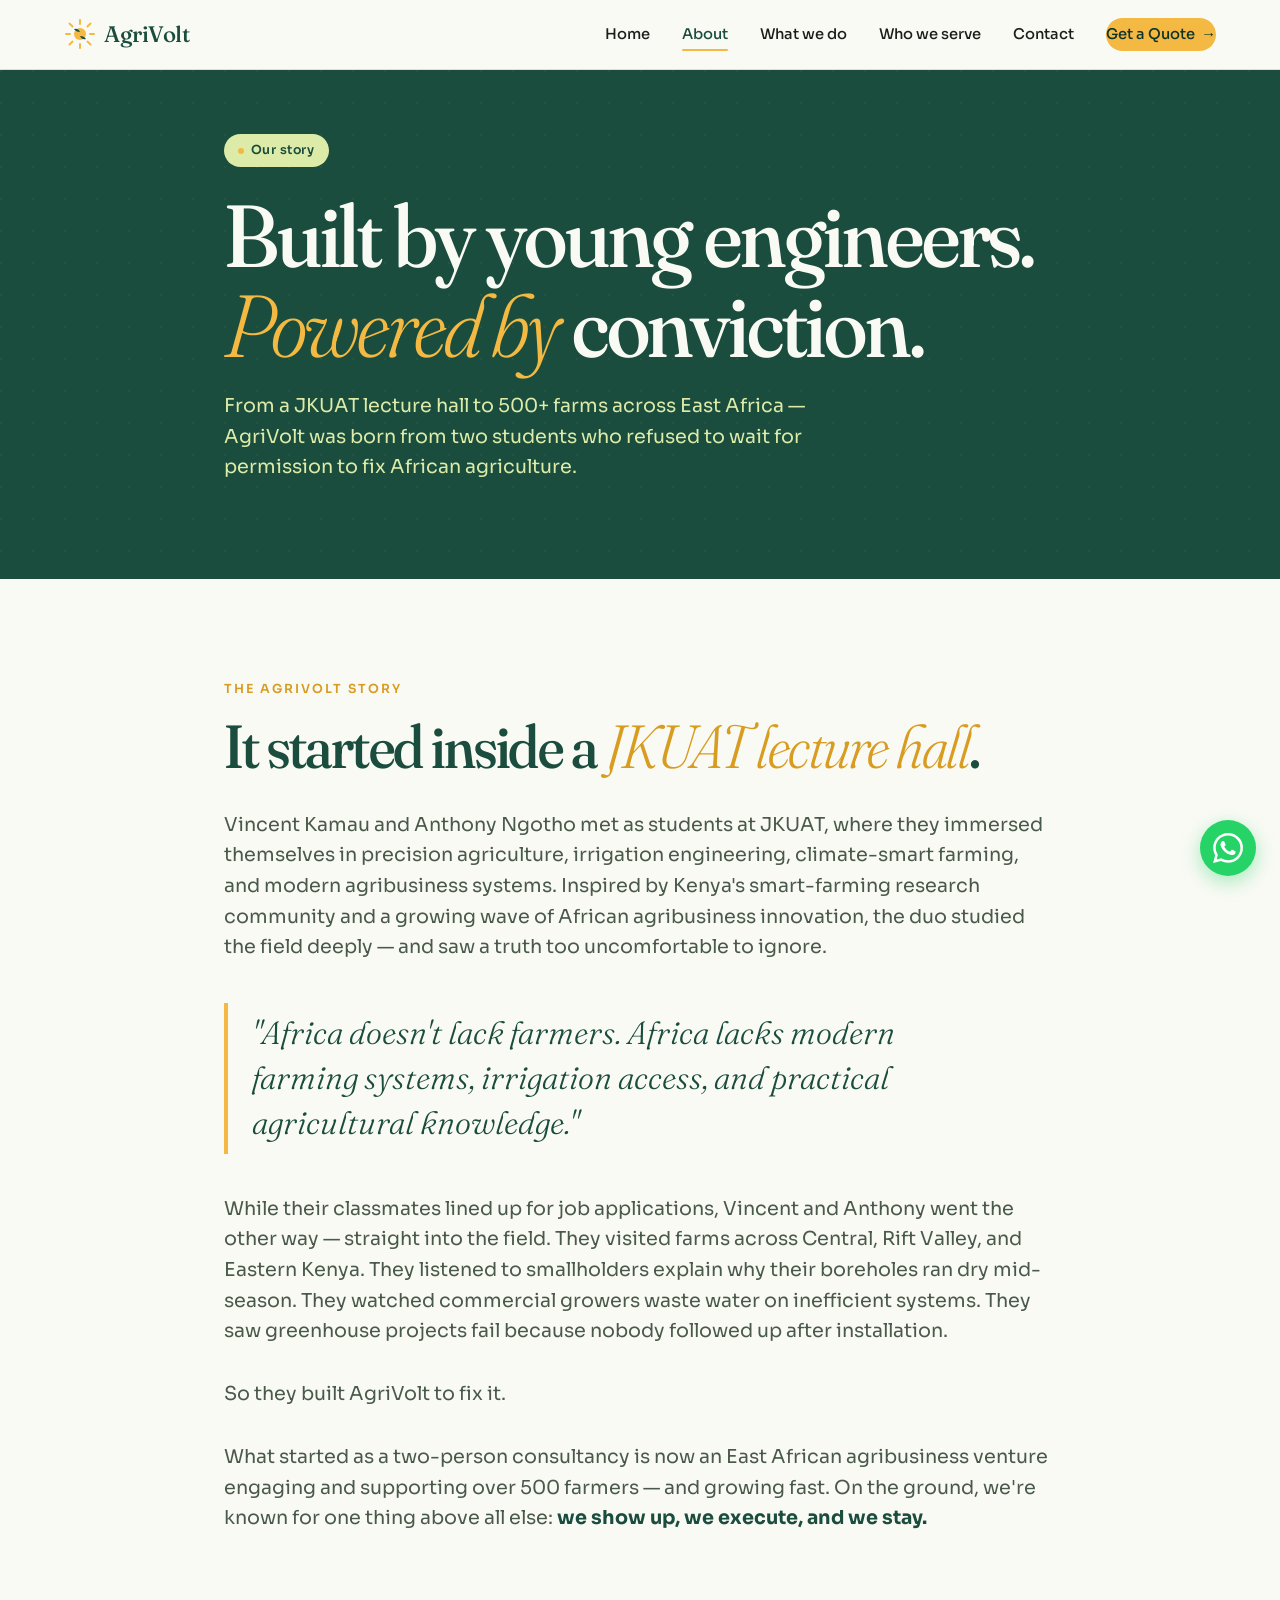
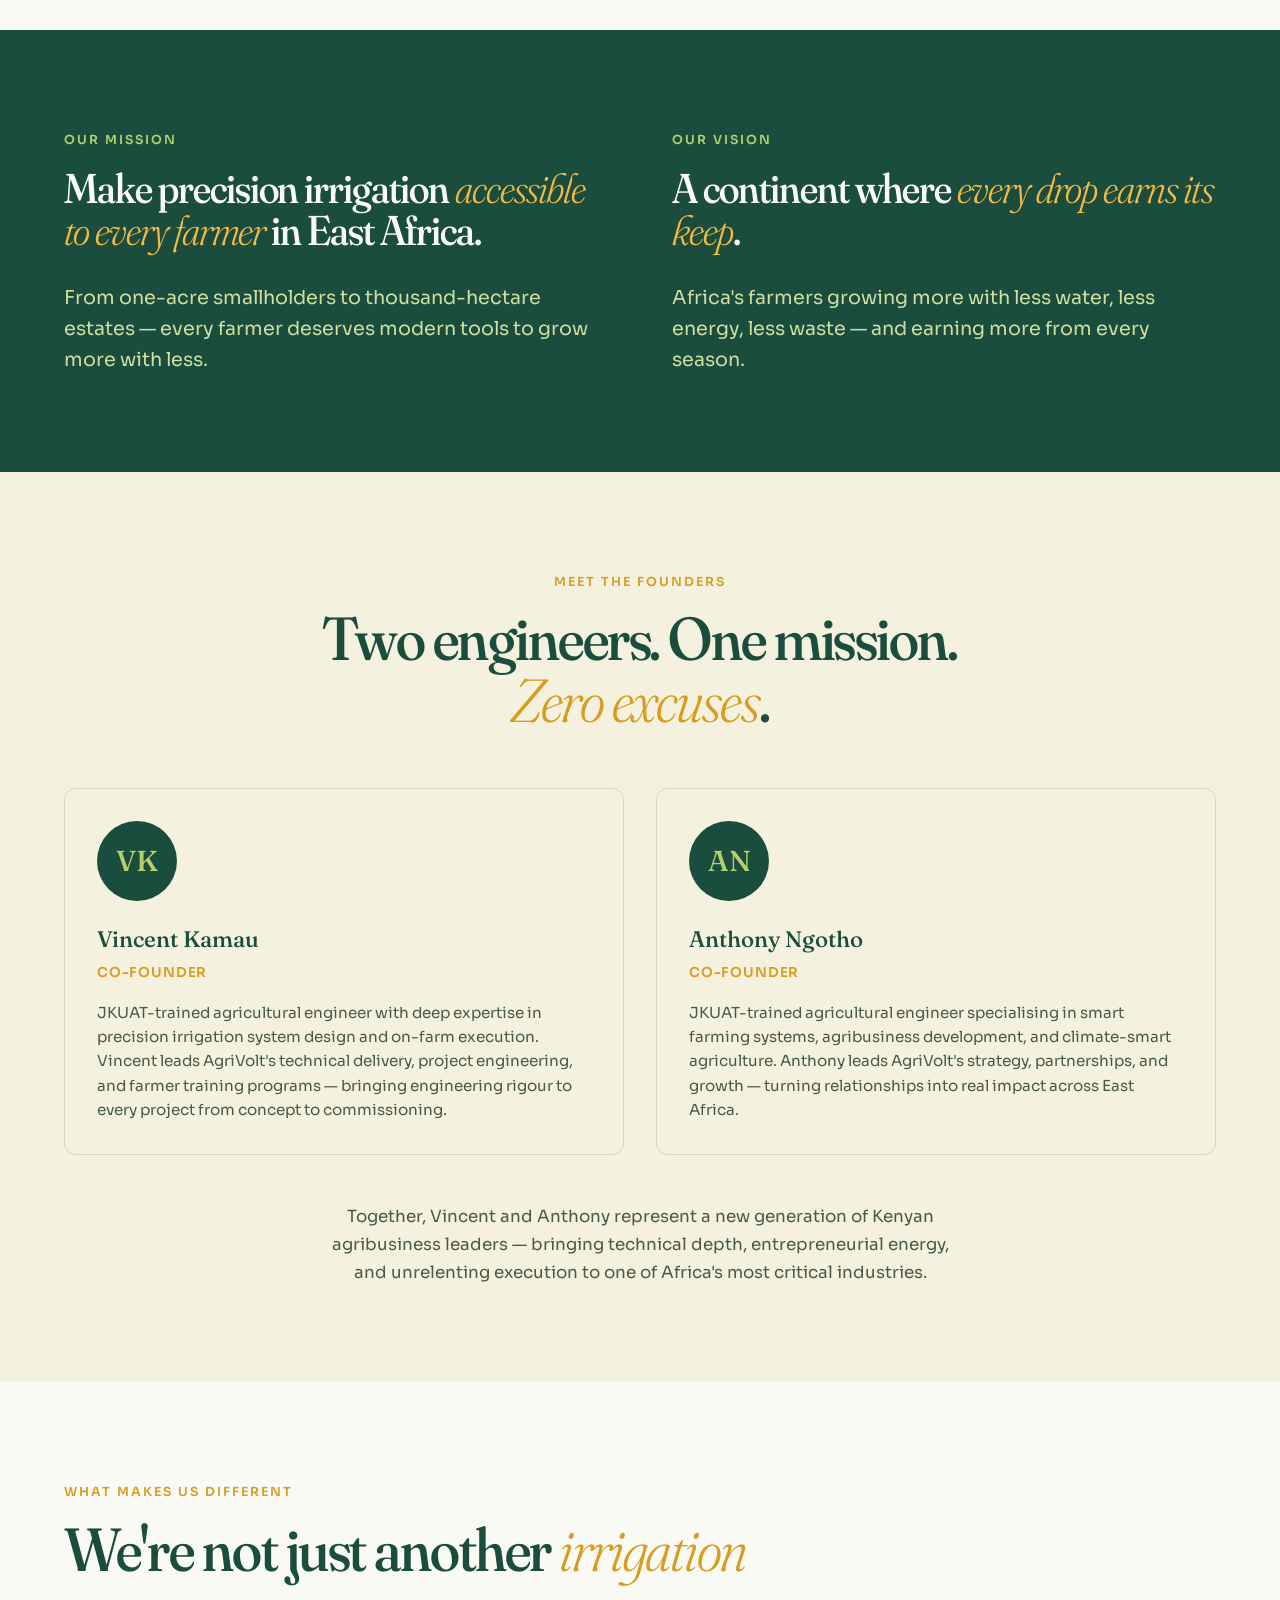
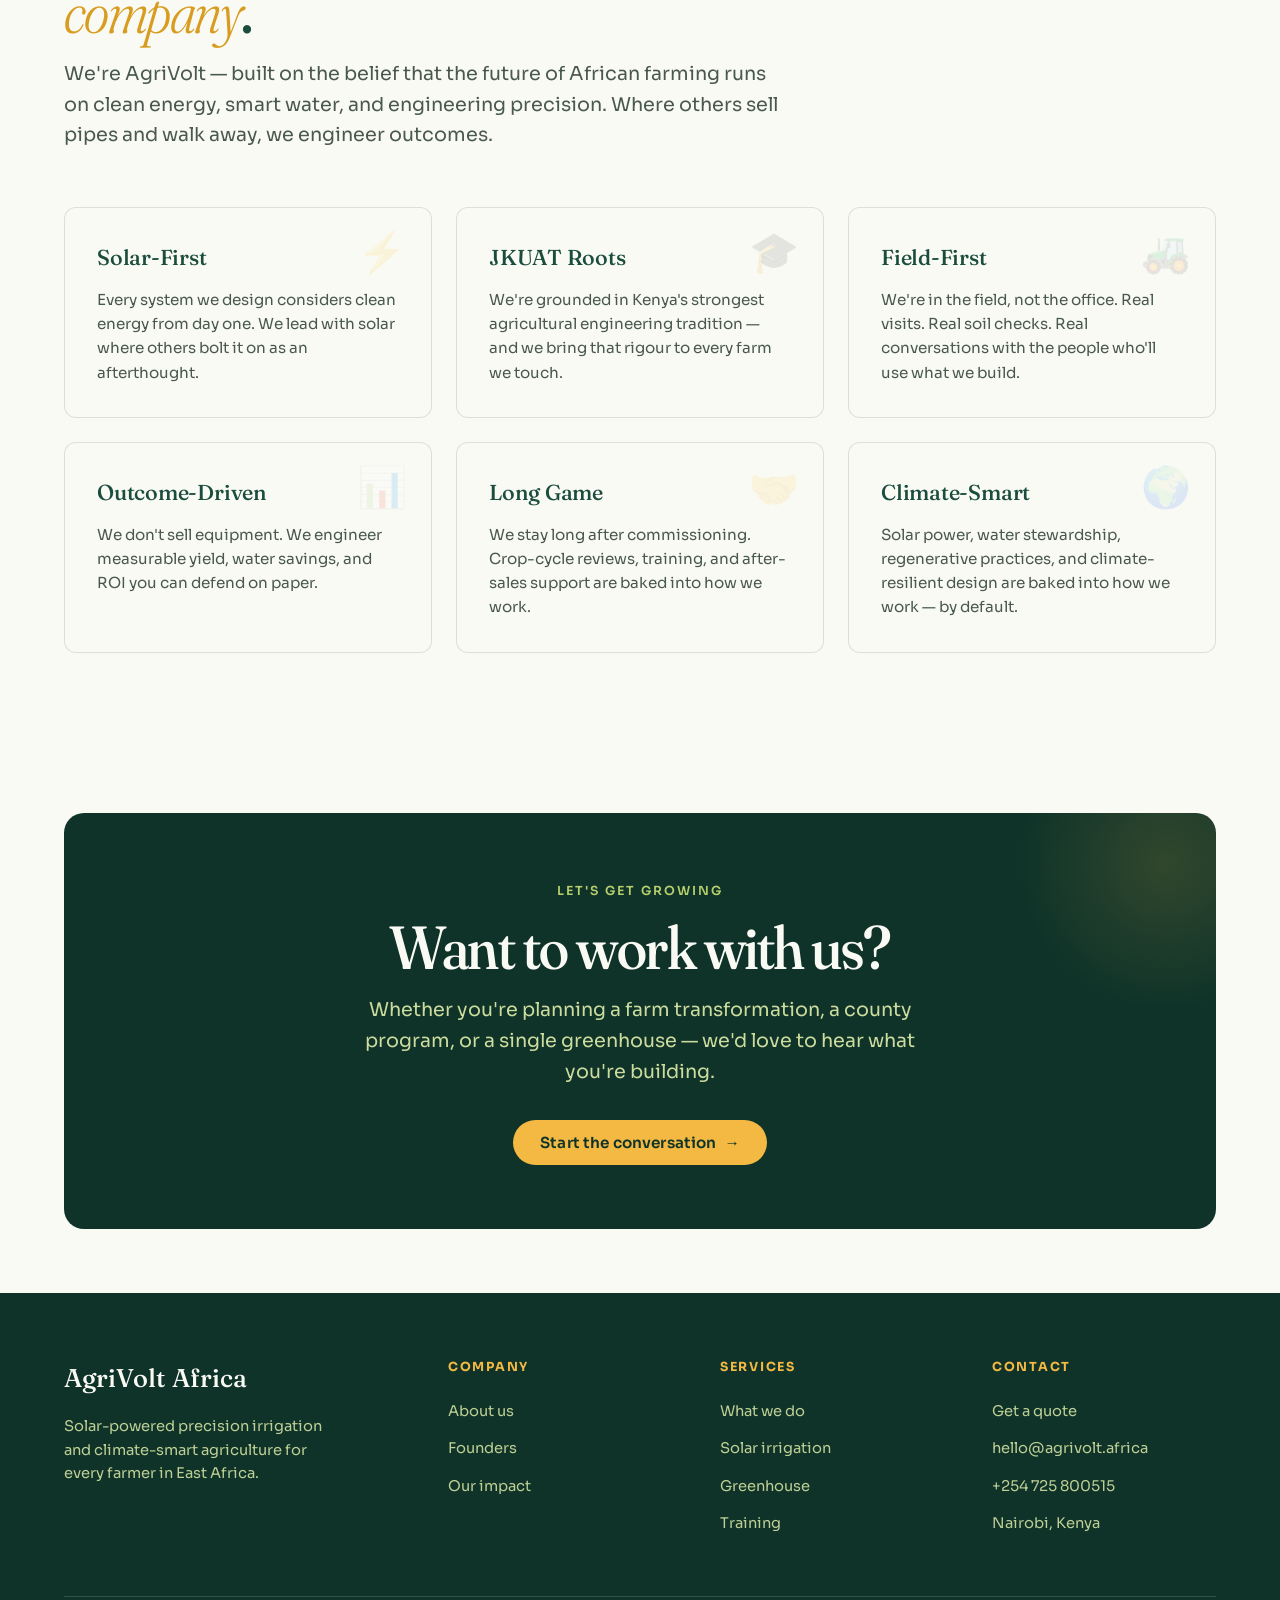
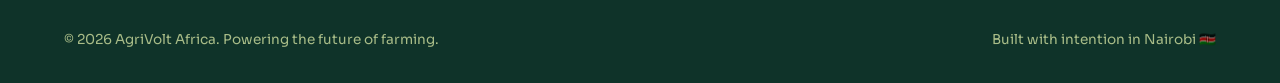
==== about.html @ 645773dd "Add files via upload" ====
<!DOCTYPE html>
<html lang="en">
<head>
<meta charset="UTF-8">
<meta name="viewport" content="width=device-width, initial-scale=1.0">
<title>About — AgriVolt Africa</title>
<meta name="description" content="Founded by JKUAT-trained agricultural engineers Vincent Kamau and Anthony Ngotho, AgriVolt Africa serves 500+ farmers with solar-powered precision irrigation across Kenya and East Africa.">
<meta name="theme-color" content="#1B4D3E">

<link rel="preconnect" href="https://fonts.googleapis.com">
<link rel="preconnect" href="https://fonts.gstatic.com" crossorigin>
<link href="https://fonts.googleapis.com/css2?family=Fraunces:ital,opsz,wght@0,9..144,300..700;1,9..144,300..700&family=Sora:wght@300;400;500;600;700&display=swap" rel="stylesheet">

<link rel="stylesheet" href="styles.css">
</head>
<body>

<!-- NAV -->
<nav class="nav">
  <div class="nav-inner">
    <a href="index.html" class="logo">
      <span class="logo-mark">
        <svg viewBox="0 0 32 32" fill="none" xmlns="http://www.w3.org/2000/svg" aria-hidden="true">
          <circle cx="16" cy="16" r="6" fill="#F4B942"/>
          <path d="M16 2 L16 6 M16 26 L16 30 M2 16 L6 16 M26 16 L30 16 M5.5 5.5 L8.5 8.5 M23.5 23.5 L26.5 26.5 M5.5 26.5 L8.5 23.5 M23.5 8.5 L26.5 5.5" stroke="#F4B942" stroke-width="2" stroke-linecap="round"/>
          <path d="M16 14 Q14 10 10 11 Q12 14 16 14 Z" fill="#1B4D3E"/>
          <path d="M16 18 Q18 22 22 21 Q20 18 16 18 Z" fill="#1B4D3E"/>
        </svg>
      </span>
      AgriVolt
    </a>

    <ul class="nav-links" id="navLinks">
      <li><a href="index.html">Home</a></li>
      <li><a href="about.html" class="active">About</a></li>
      <li><a href="services.html">What we do</a></li>
      <li><a href="industries.html">Who we serve</a></li>
      <li><a href="contact.html">Contact</a></li>
      <li><a href="contact.html" class="nav-cta">Get a Quote <span class="arrow">→</span></a></li>
    </ul>

    <button class="nav-toggle" id="navToggle" aria-label="Toggle menu">
      <span></span><span></span><span></span>
    </button>
  </div>
</nav>

<!-- PAGE HEADER -->
<section class="page-header">
  <div class="page-header-inner">
    <span class="pill"><span class="pill-dot"></span> Our story</span>
    <h1 class="display display-xl">Built by young engineers.<br><span class="accent">Powered by</span> conviction.</h1>
    <p class="lead">From a JKUAT lecture hall to 500+ farms across East Africa — AgriVolt was born from two students who refused to wait for permission to fix African agriculture.</p>
  </div>
</section>

<!-- THE STORY -->
<section class="cream">
  <div class="container-narrow">
    <span class="eyebrow">The AgriVolt story</span>
    <h2 class="display display-lg mb-4">It started inside a <span class="italic-serif" style="color:var(--solar-deep)">JKUAT lecture hall</span>.</h2>

    <p class="lead mb-4">Vincent Kamau and Anthony Ngotho met as students at JKUAT, where they immersed themselves in precision agriculture, irrigation engineering, climate-smart farming, and modern agribusiness systems. Inspired by Kenya's smart-farming research community and a growing wave of African agribusiness innovation, the duo studied the field deeply — and saw a truth too uncomfortable to ignore.</p>

    <blockquote style="font-family: var(--font-display); font-style: italic; font-weight: 300; font-size: clamp(1.4rem, 3vw, 2rem); line-height: 1.4; color: var(--emerald); border-left: 4px solid var(--solar); padding: 0.5rem 0 0.5rem 1.5rem; margin: 2.5rem 0; max-width: 720px;">
      "Africa doesn't lack farmers. Africa lacks modern farming systems, irrigation access, and practical agricultural knowledge."
    </blockquote>

    <p class="lead mb-4">While their classmates lined up for job applications, Vincent and Anthony went the other way — straight into the field. They visited farms across Central, Rift Valley, and Eastern Kenya. They listened to smallholders explain why their boreholes ran dry mid-season. They watched commercial growers waste water on inefficient systems. They saw greenhouse projects fail because nobody followed up after installation.</p>

    <p class="lead mb-4">So they built AgriVolt to fix it.</p>

    <p class="lead">What started as a two-person consultancy is now an East African agribusiness venture engaging and supporting over 500 farmers — and growing fast. On the ground, we're known for one thing above all else: <strong style="color: var(--emerald);">we show up, we execute, and we stay.</strong></p>
  </div>
</section>

<!-- MISSION / VISION -->
<section class="dark">
  <div class="container">
    <div class="split">
      <div>
        <span class="eyebrow on-dark">Our mission</span>
        <h2 class="display display-md" style="color: var(--cream);">Make precision irrigation <span class="italic-serif" style="color:var(--solar)">accessible to every farmer</span> in East Africa.</h2>
        <p class="lead on-dark mt-4">From one-acre smallholders to thousand-hectare estates — every farmer deserves modern tools to grow more with less.</p>
      </div>

      <div>
        <span class="eyebrow on-dark">Our vision</span>
        <h2 class="display display-md" style="color: var(--cream);">A continent where <span class="italic-serif" style="color:var(--solar)">every drop earns its keep</span>.</h2>
        <p class="lead on-dark mt-4">Africa's farmers growing more with less water, less energy, less waste — and earning more from every season.</p>
      </div>
    </div>
  </div>
</section>

<!-- FOUNDERS -->
<section class="bone" id="founders">
  <div class="container">
    <div class="section-head center">
      <span class="eyebrow">Meet the founders</span>
      <h2 class="display display-lg">Two engineers. One mission. <span class="italic-serif" style="color:var(--solar-deep)">Zero excuses</span>.</h2>
    </div>

    <div class="founders">
      <div class="founder-card">
        <div class="founder-avatar">VK</div>
        <h3>Vincent Kamau</h3>
        <div class="role">Co-Founder</div>
        <p>JKUAT-trained agricultural engineer with deep expertise in precision irrigation system design and on-farm execution. Vincent leads AgriVolt's technical delivery, project engineering, and farmer training programs — bringing engineering rigour to every project from concept to commissioning.</p>
      </div>

      <div class="founder-card">
        <div class="founder-avatar">AN</div>
        <h3>Anthony Ngotho</h3>
        <div class="role">Co-Founder</div>
        <p>JKUAT-trained agricultural engineer specialising in smart farming systems, agribusiness development, and climate-smart agriculture. Anthony leads AgriVolt's strategy, partnerships, and growth — turning relationships into real impact across East Africa.</p>
      </div>
    </div>

    <p class="text-center mt-6" style="max-width: 640px; margin-left: auto; margin-right: auto; color: var(--ink-mute); font-size: 1.05rem;">
      Together, Vincent and Anthony represent a new generation of Kenyan agribusiness leaders — bringing technical depth, entrepreneurial energy, and unrelenting execution to one of Africa's most critical industries.
    </p>
  </div>
</section>

<!-- THE WEDGE / WHAT MAKES US DIFFERENT -->
<section class="cream">
  <div class="container">
    <div class="section-head">
      <span class="eyebrow">What makes us different</span>
      <h2 class="display display-lg">We're not just another <span class="italic-serif" style="color:var(--solar-deep)">irrigation company</span>.</h2>
      <p class="lead">We're AgriVolt — built on the belief that the future of African farming runs on clean energy, smart water, and engineering precision. Where others sell pipes and walk away, we engineer outcomes.</p>
    </div>

    <div class="feature-grid">
      <div class="feature-card">
        <span class="feature-num">⚡</span>
        <h3>Solar-First</h3>
        <p>Every system we design considers clean energy from day one. We lead with solar where others bolt it on as an afterthought.</p>
      </div>

      <div class="feature-card">
        <span class="feature-num">🎓</span>
        <h3>JKUAT Roots</h3>
        <p>We're grounded in Kenya's strongest agricultural engineering tradition — and we bring that rigour to every farm we touch.</p>
      </div>

      <div class="feature-card">
        <span class="feature-num">🚜</span>
        <h3>Field-First</h3>
        <p>We're in the field, not the office. Real visits. Real soil checks. Real conversations with the people who'll use what we build.</p>
      </div>

      <div class="feature-card">
        <span class="feature-num">📊</span>
        <h3>Outcome-Driven</h3>
        <p>We don't sell equipment. We engineer measurable yield, water savings, and ROI you can defend on paper.</p>
      </div>

      <div class="feature-card">
        <span class="feature-num">🤝</span>
        <h3>Long Game</h3>
        <p>We stay long after commissioning. Crop-cycle reviews, training, and after-sales support are baked into how we work.</p>
      </div>

      <div class="feature-card">
        <span class="feature-num">🌍</span>
        <h3>Climate-Smart</h3>
        <p>Solar power, water stewardship, regenerative practices, and climate-resilient design are baked into how we work — by default.</p>
      </div>
    </div>
  </div>
</section>

<!-- CTA -->
<section class="cream tight">
  <div class="container">
    <div class="cta-strip">
      <span class="eyebrow on-dark">Let's get growing</span>
      <h2 class="display display-lg">Want to work with us?</h2>
      <p class="lead on-dark">Whether you're planning a farm transformation, a county program, or a single greenhouse — we'd love to hear what you're building.</p>
      <a href="contact.html" class="btn btn-primary">Start the conversation <span class="arrow">→</span></a>
    </div>
  </div>
</section>

<!-- FOOTER -->
<footer class="footer">
  <div class="container">
    <div class="footer-grid">
      <div class="footer-brand">
        <h3>AgriVolt Africa</h3>
        <p>Solar-powered precision irrigation and climate-smart agriculture for every farmer in East Africa.</p>
      </div>

      <div class="footer-col">
        <h4>Company</h4>
        <ul>
          <li><a href="about.html">About us</a></li>
          <li><a href="about.html#founders">Founders</a></li>
          <li><a href="industries.html">Our impact</a></li>
        </ul>
      </div>

      <div class="footer-col">
        <h4>Services</h4>
        <ul>
          <li><a href="services.html">What we do</a></li>
          <li><a href="services.html#solar">Solar irrigation</a></li>
          <li><a href="services.html#greenhouse">Greenhouse</a></li>
          <li><a href="services.html#training">Training</a></li>
        </ul>
      </div>

      <div class="footer-col">
        <h4>Contact</h4>
        <ul>
          <li><a href="contact.html">Get a quote</a></li>
          <li><a href="mailto:hello@agrivolt.africa">hello@agrivolt.africa</a></li>
          <li><a href="https://wa.me/254725800515" target="_blank" rel="noopener">+254 725 800515</a></li>
          <li><a href="contact.html">Nairobi, Kenya</a></li>
        </ul>
      </div>
    </div>

    <div class="footer-bottom">
      <div>© <span id="year">2026</span> AgriVolt Africa. Powering the future of farming.</div>
      <div>Built with intention in Nairobi 🇰🇪</div>
    </div>
  </div>
</footer>

<a href="https://wa.me/254725800515" class="whatsapp-float" aria-label="Chat on WhatsApp" target="_blank" rel="noopener">
  <svg viewBox="0 0 24 24" xmlns="http://www.w3.org/2000/svg">
    <path d="M17.472 14.382c-.297-.149-1.758-.867-2.03-.967-.273-.099-.471-.148-.67.15-.197.297-.767.966-.94 1.164-.173.199-.347.223-.644.075-.297-.15-1.255-.463-2.39-1.475-.883-.788-1.48-1.761-1.653-2.059-.173-.297-.018-.458.13-.606.134-.133.298-.347.446-.52.149-.174.198-.298.298-.497.099-.198.05-.371-.025-.52-.075-.149-.669-1.612-.916-2.207-.242-.579-.487-.5-.669-.51-.173-.008-.371-.01-.57-.01-.198 0-.52.074-.792.372-.272.297-1.04 1.016-1.04 2.479 0 1.462 1.065 2.875 1.213 3.074.149.198 2.096 3.2 5.077 4.487.709.306 1.262.489 1.694.625.712.227 1.36.195 1.871.118.571-.085 1.758-.719 2.006-1.413.248-.694.248-1.289.173-1.413-.074-.124-.272-.198-.57-.347m-5.421 7.403h-.004a9.87 9.87 0 01-5.031-1.378l-.361-.214-3.741.982.998-3.648-.235-.374a9.86 9.86 0 01-1.51-5.26c.001-5.45 4.436-9.884 9.888-9.884 2.64 0 5.122 1.03 6.988 2.898a9.825 9.825 0 012.893 6.994c-.003 5.45-4.437 9.884-9.885 9.884m8.413-18.297A11.815 11.815 0 0012.05 0C5.495 0 .16 5.335.157 11.892c0 2.096.547 4.142 1.588 5.945L.057 24l6.305-1.654a11.882 11.882 0 005.683 1.448h.005c6.554 0 11.89-5.335 11.893-11.893a11.821 11.821 0 00-3.48-8.413Z"/>
  </svg>
</a>

<script src="script.js"></script>
</body>
</html>
---- styles.css ----
/* ========================================
   AGRIVOLT AFRICA — DESIGN SYSTEM
   Solar Field palette · Fraunces + Sora
   ======================================== */

:root {
  /* Solar Field palette */
  --emerald: #1B4D3E;
  --emerald-deep: #0F3329;
  --emerald-light: #2D6B57;
  --lime: #B5CF6C;
  --lime-pale: #DDEBA8;
  --solar: #F4B942;
  --solar-deep: #D89C20;
  --cream: #FAFAF5;
  --bone: #F4F1DE;
  --ink: #1A1F1A;
  --ink-mute: #4A5A4A;
  --ink-soft: #6B7A6B;
  --line: rgba(26, 31, 26, 0.12);
  --line-light: rgba(250, 250, 245, 0.18);

  /* Typography */
  --font-display: 'Fraunces', 'Times New Roman', serif;
  --font-body: 'Sora', -apple-system, BlinkMacSystemFont, sans-serif;

  /* Spacing scale */
  --space-xs: 0.5rem;
  --space-sm: 1rem;
  --space-md: 1.5rem;
  --space-lg: 2.5rem;
  --space-xl: 4rem;
  --space-2xl: 6rem;
  --space-3xl: 9rem;

  /* Layout */
  --max-w: 1200px;
  --max-w-narrow: 880px;
  --radius-sm: 6px;
  --radius-md: 12px;
  --radius-lg: 20px;
}

* {
  margin: 0;
  padding: 0;
  box-sizing: border-box;
}

html {
  scroll-behavior: smooth;
  -webkit-text-size-adjust: 100%;
}

body {
  font-family: var(--font-body);
  font-size: 16px;
  font-weight: 400;
  line-height: 1.65;
  color: var(--ink);
  background: var(--cream);
  overflow-x: hidden;
  -webkit-font-smoothing: antialiased;
  -moz-osx-font-smoothing: grayscale;
}

img {
  max-width: 100%;
  display: block;
  height: auto;
}

a {
  color: inherit;
  text-decoration: none;
  transition: color 0.2s ease;
}

button {
  font-family: inherit;
  cursor: pointer;
  border: none;
  background: none;
}

/* ========================================
   TYPOGRAPHY
   ======================================== */

.display {
  font-family: var(--font-display);
  font-weight: 400;
  font-variation-settings: "opsz" 144, "SOFT" 50;
  line-height: 1.02;
  letter-spacing: -0.025em;
  color: var(--emerald);
}

.display-xl {
  font-size: clamp(2.8rem, 7vw, 5.5rem);
  font-weight: 500;
}

.display-lg {
  font-size: clamp(2.2rem, 5vw, 3.8rem);
  font-weight: 500;
}

.display-md {
  font-size: clamp(1.8rem, 3.5vw, 2.6rem);
  font-weight: 500;
}

.display-sm {
  font-size: clamp(1.4rem, 2.5vw, 1.8rem);
  font-weight: 500;
}

.eyebrow {
  font-family: var(--font-body);
  font-size: 0.78rem;
  font-weight: 600;
  letter-spacing: 0.16em;
  text-transform: uppercase;
  color: var(--solar-deep);
  margin-bottom: 1rem;
  display: inline-block;
}

.eyebrow.on-dark {
  color: var(--lime);
}

.lead {
  font-size: clamp(1.05rem, 1.5vw, 1.2rem);
  line-height: 1.6;
  color: var(--ink-mute);
  font-weight: 400;
}

.lead.on-dark {
  color: var(--lime-pale);
  opacity: 0.92;
}

.italic-serif {
  font-family: var(--font-display);
  font-style: italic;
  font-weight: 300;
}

/* ========================================
   LAYOUT
   ======================================== */

.container {
  width: 100%;
  max-width: var(--max-w);
  margin: 0 auto;
  padding: 0 1.5rem;
}

.container-narrow {
  max-width: var(--max-w-narrow);
  margin: 0 auto;
  padding: 0 1.5rem;
}

section {
  padding: var(--space-2xl) 0;
}

section.tight {
  padding: var(--space-xl) 0;
}

section.dark {
  background: var(--emerald);
  color: var(--cream);
}

section.dark-deep {
  background: var(--emerald-deep);
  color: var(--cream);
}

section.bone {
  background: var(--bone);
}

section.cream {
  background: var(--cream);
}

@media (max-width: 768px) {
  section {
    padding: var(--space-xl) 0;
  }
}

/* ========================================
   NAVIGATION
   ======================================== */

.nav {
  position: sticky;
  top: 0;
  z-index: 100;
  background: rgba(250, 250, 245, 0.92);
  backdrop-filter: blur(12px);
  -webkit-backdrop-filter: blur(12px);
  border-bottom: 1px solid var(--line);
}

.nav-inner {
  max-width: var(--max-w);
  margin: 0 auto;
  padding: 1rem 1.5rem;
  display: flex;
  align-items: center;
  justify-content: space-between;
  gap: 2rem;
}

.logo {
  display: flex;
  align-items: center;
  gap: 0.5rem;
  font-family: var(--font-display);
  font-size: 1.4rem;
  font-weight: 500;
  color: var(--emerald);
  letter-spacing: -0.02em;
}

.logo-mark {
  width: 32px;
  height: 32px;
  display: inline-flex;
  align-items: center;
  justify-content: center;
}

.nav-links {
  display: flex;
  align-items: center;
  gap: 2rem;
  list-style: none;
}

.nav-links a {
  font-size: 0.92rem;
  font-weight: 500;
  color: var(--ink);
  position: relative;
  padding: 0.25rem 0;
}

.nav-links a:hover,
.nav-links a.active {
  color: var(--emerald);
}

.nav-links a.active::after {
  content: '';
  position: absolute;
  bottom: -4px;
  left: 0;
  right: 0;
  height: 2px;
  background: var(--solar);
  border-radius: 2px;
}

.nav-cta {
  display: inline-flex;
  align-items: center;
  gap: 0.4rem;
  padding: 0.7rem 1.3rem;
  background: var(--solar);
  color: var(--emerald-deep) !important;
  border-radius: 100px;
  font-weight: 600;
  font-size: 0.88rem;
  transition: all 0.2s ease;
}

.nav-cta:hover {
  background: var(--solar-deep);
  transform: translateY(-1px);
}

.nav-toggle {
  display: none;
  width: 32px;
  height: 32px;
  position: relative;
}

.nav-toggle span {
  position: absolute;
  left: 4px;
  width: 24px;
  height: 2px;
  background: var(--emerald);
  border-radius: 2px;
  transition: all 0.3s ease;
}

.nav-toggle span:nth-child(1) { top: 10px; }
.nav-toggle span:nth-child(2) { top: 16px; }
.nav-toggle span:nth-child(3) { top: 22px; }

.nav-toggle.active span:nth-child(1) {
  top: 16px;
  transform: rotate(45deg);
}

.nav-toggle.active span:nth-child(2) {
  opacity: 0;
}

.nav-toggle.active span:nth-child(3) {
  top: 16px;
  transform: rotate(-45deg);
}

@media (max-width: 900px) {
  .nav-toggle {
    display: block;
  }

  .nav-links {
    position: fixed;
    top: 65px;
    left: 0;
    right: 0;
    background: var(--cream);
    flex-direction: column;
    align-items: flex-start;
    gap: 0;
    padding: 1.5rem;
    border-bottom: 1px solid var(--line);
    transform: translateY(-110%);
    transition: transform 0.3s ease;
    box-shadow: 0 10px 30px rgba(0,0,0,0.08);
  }

  .nav-links.open {
    transform: translateY(0);
  }

  .nav-links li {
    width: 100%;
  }

  .nav-links a {
    display: block;
    padding: 0.85rem 0;
    border-bottom: 1px solid var(--line);
    font-size: 1rem;
  }

  .nav-links li:last-child a {
    border-bottom: none;
  }

  .nav-cta {
    margin-top: 0.5rem;
    width: 100%;
    justify-content: center;
  }
}

/* ========================================
   BUTTONS
   ======================================== */

.btn {
  display: inline-flex;
  align-items: center;
  gap: 0.5rem;
  padding: 0.95rem 1.7rem;
  border-radius: 100px;
  font-family: var(--font-body);
  font-weight: 600;
  font-size: 0.95rem;
  letter-spacing: 0.01em;
  transition: all 0.25s ease;
  cursor: pointer;
  text-align: center;
  line-height: 1;
}

.btn-primary {
  background: var(--solar);
  color: var(--emerald-deep);
}

.btn-primary:hover {
  background: var(--solar-deep);
  transform: translateY(-2px);
  box-shadow: 0 8px 20px rgba(244, 185, 66, 0.35);
}

.btn-ghost {
  background: transparent;
  color: var(--cream);
  border: 1.5px solid rgba(250, 250, 245, 0.6);
}

.btn-ghost:hover {
  background: rgba(250, 250, 245, 0.1);
  border-color: var(--cream);
}

.btn-dark {
  background: var(--emerald);
  color: var(--cream);
}

.btn-dark:hover {
  background: var(--emerald-deep);
  transform: translateY(-2px);
}

.btn-outline {
  background: transparent;
  color: var(--emerald);
  border: 1.5px solid var(--emerald);
}

.btn-outline:hover {
  background: var(--emerald);
  color: var(--cream);
}

.btn .arrow {
  transition: transform 0.25s ease;
}

.btn:hover .arrow {
  transform: translateX(3px);
}

/* ========================================
   HERO
   ======================================== */

.hero {
  position: relative;
  background: var(--emerald);
  color: var(--cream);
  padding: var(--space-2xl) 0 var(--space-3xl);
  overflow: hidden;
}

.hero-bg-pattern {
  position: absolute;
  inset: 0;
  opacity: 0.08;
  pointer-events: none;
  background-image: radial-gradient(circle at 1px 1px, var(--lime) 1px, transparent 0);
  background-size: 32px 32px;
}

.hero-glow {
  position: absolute;
  top: -200px;
  right: -200px;
  width: 600px;
  height: 600px;
  border-radius: 50%;
  background: radial-gradient(circle, rgba(244,185,66,0.18) 0%, transparent 70%);
  pointer-events: none;
}

.hero-inner {
  position: relative;
  display: grid;
  grid-template-columns: 1.4fr 1fr;
  gap: 4rem;
  align-items: center;
  max-width: var(--max-w);
  margin: 0 auto;
  padding: 0 1.5rem;
}

@media (max-width: 900px) {
  .hero-inner {
    grid-template-columns: 1fr;
    gap: 3rem;
  }
}

.hero-content h1 {
  color: var(--cream);
  margin-bottom: 1.5rem;
}

.hero-content h1 .accent {
  color: var(--solar);
  font-style: italic;
  font-weight: 300;
}

.hero-content .lead {
  margin-bottom: 2.5rem;
  max-width: 540px;
}

.hero-ctas {
  display: flex;
  gap: 1rem;
  flex-wrap: wrap;
  margin-bottom: 3rem;
}

.hero-trust {
  display: flex;
  align-items: center;
  gap: 1.5rem;
  padding-top: 2rem;
  border-top: 1px solid var(--line-light);
  flex-wrap: wrap;
}

.hero-trust-item {
  display: flex;
  flex-direction: column;
}

.hero-trust-num {
  font-family: var(--font-display);
  font-size: 1.8rem;
  font-weight: 500;
  color: var(--solar);
  line-height: 1;
  margin-bottom: 0.2rem;
}

.hero-trust-label {
  font-size: 0.8rem;
  color: var(--lime-pale);
  opacity: 0.85;
  letter-spacing: 0.04em;
}

/* Hero illustration */
.hero-art {
  position: relative;
  aspect-ratio: 1;
  max-width: 480px;
  margin: 0 auto;
}

.hero-art svg {
  width: 100%;
  height: 100%;
  display: block;
}

/* ========================================
   SECTION HEADERS
   ======================================== */

.section-head {
  margin-bottom: 3.5rem;
  max-width: 720px;
}

.section-head.center {
  margin-left: auto;
  margin-right: auto;
  text-align: center;
}

.section-head h2 {
  margin-bottom: 1rem;
}

@media (max-width: 768px) {
  .section-head {
    margin-bottom: 2.5rem;
  }
}

/* ========================================
   FEATURE GRID (Services / Solutions / etc.)
   ======================================== */

.feature-grid {
  display: grid;
  grid-template-columns: repeat(auto-fit, minmax(280px, 1fr));
  gap: 1.5rem;
}

.feature-card {
  background: var(--cream);
  border: 1px solid var(--line);
  border-radius: var(--radius-md);
  padding: 2rem;
  transition: all 0.25s ease;
  position: relative;
  overflow: hidden;
}

section.bone .feature-card {
  background: var(--cream);
}

section.dark .feature-card,
section.dark-deep .feature-card {
  background: rgba(250, 250, 245, 0.05);
  border: 1px solid var(--line-light);
  color: var(--cream);
}

.feature-card:hover {
  transform: translateY(-4px);
  border-color: var(--emerald);
  box-shadow: 0 12px 30px rgba(27, 77, 62, 0.08);
}

section.dark .feature-card:hover,
section.dark-deep .feature-card:hover {
  background: rgba(250, 250, 245, 0.08);
  border-color: var(--lime);
}

.feature-icon {
  width: 48px;
  height: 48px;
  border-radius: 12px;
  background: var(--lime-pale);
  color: var(--emerald);
  display: flex;
  align-items: center;
  justify-content: center;
  margin-bottom: 1.25rem;
  font-size: 1.5rem;
}

section.dark .feature-icon,
section.dark-deep .feature-icon {
  background: rgba(181, 207, 108, 0.18);
  color: var(--lime);
}

.feature-card h3 {
  font-family: var(--font-display);
  font-size: 1.35rem;
  font-weight: 500;
  margin-bottom: 0.75rem;
  letter-spacing: -0.01em;
  color: var(--emerald);
}

section.dark .feature-card h3,
section.dark-deep .feature-card h3 {
  color: var(--lime);
}

.feature-card p {
  font-size: 0.95rem;
  line-height: 1.6;
  color: var(--ink-mute);
}

section.dark .feature-card p,
section.dark-deep .feature-card p {
  color: var(--lime-pale);
  opacity: 0.85;
}

/* Numbered features */
.feature-num {
  position: absolute;
  top: 1.5rem;
  right: 1.5rem;
  font-family: var(--font-display);
  font-size: 2.5rem;
  font-weight: 300;
  color: var(--line);
  line-height: 1;
}

section.dark .feature-num,
section.dark-deep .feature-num {
  color: rgba(181, 207, 108, 0.25);
}

/* ========================================
   STATS BAND
   ======================================== */

.stats-band {
  display: grid;
  grid-template-columns: repeat(auto-fit, minmax(180px, 1fr));
  gap: 2rem;
  padding: 3rem 0;
  border-top: 1px solid var(--line);
  border-bottom: 1px solid var(--line);
}

section.dark .stats-band,
section.dark-deep .stats-band {
  border-color: var(--line-light);
}

.stat {
  text-align: center;
}

.stat-num {
  font-family: var(--font-display);
  font-size: clamp(2.5rem, 5vw, 4rem);
  font-weight: 500;
  color: var(--solar);
  line-height: 1;
  margin-bottom: 0.5rem;
  letter-spacing: -0.02em;
}

.stat-label {
  font-size: 0.85rem;
  color: var(--ink-mute);
  letter-spacing: 0.04em;
}

section.dark .stat-label,
section.dark-deep .stat-label {
  color: var(--lime-pale);
  opacity: 0.85;
}

/* ========================================
   SPLIT SECTION
   ======================================== */

.split {
  display: grid;
  grid-template-columns: 1fr 1fr;
  gap: 4rem;
  align-items: center;
}

.split.reverse {
  direction: rtl;
}

.split.reverse > * {
  direction: ltr;
}

@media (max-width: 900px) {
  .split,
  .split.reverse {
    grid-template-columns: 1fr;
    gap: 2.5rem;
    direction: ltr;
  }
}

.split-art {
  position: relative;
  aspect-ratio: 1;
  max-width: 480px;
  margin: 0 auto;
}

.split-art svg {
  width: 100%;
  height: 100%;
}

/* ========================================
   PILL TAG
   ======================================== */

.pill {
  display: inline-flex;
  align-items: center;
  gap: 0.4rem;
  padding: 0.4rem 0.9rem;
  background: var(--lime-pale);
  color: var(--emerald);
  border-radius: 100px;
  font-size: 0.78rem;
  font-weight: 600;
  letter-spacing: 0.04em;
  margin-bottom: 1.5rem;
}

.pill-dot {
  width: 6px;
  height: 6px;
  background: var(--solar);
  border-radius: 50%;
}

section.dark .pill,
section.dark-deep .pill {
  background: rgba(181, 207, 108, 0.18);
  color: var(--lime);
}

/* ========================================
   CTA STRIP
   ======================================== */

.cta-strip {
  background: var(--emerald-deep);
  color: var(--cream);
  border-radius: var(--radius-lg);
  padding: 4rem;
  text-align: center;
  position: relative;
  overflow: hidden;
}

.cta-strip::before {
  content: '';
  position: absolute;
  top: -100px;
  right: -100px;
  width: 300px;
  height: 300px;
  background: radial-gradient(circle, rgba(244,185,66,0.15) 0%, transparent 70%);
  pointer-events: none;
}

.cta-strip h2 {
  color: var(--cream);
  margin-bottom: 1rem;
  position: relative;
}

.cta-strip p {
  color: var(--lime-pale);
  margin-bottom: 2rem;
  max-width: 580px;
  margin-left: auto;
  margin-right: auto;
  position: relative;
}

.cta-strip .btn-primary {
  position: relative;
}

@media (max-width: 768px) {
  .cta-strip {
    padding: 2.5rem 1.5rem;
  }
}

/* ========================================
   INDUSTRIES / CARDS WITH IMAGE TOPS
   ======================================== */

.industry-grid {
  display: grid;
  grid-template-columns: repeat(auto-fit, minmax(260px, 1fr));
  gap: 1.5rem;
}

.industry-card {
  background: var(--cream);
  border: 1px solid var(--line);
  border-radius: var(--radius-md);
  overflow: hidden;
  transition: all 0.25s ease;
}

.industry-card:hover {
  transform: translateY(-4px);
  box-shadow: 0 12px 30px rgba(27, 77, 62, 0.1);
}

.industry-visual {
  height: 160px;
  background: var(--lime-pale);
  display: flex;
  align-items: center;
  justify-content: center;
  position: relative;
  overflow: hidden;
}

.industry-visual.solar { background: linear-gradient(135deg, #F4B942 0%, #DDEBA8 100%); }
.industry-visual.field { background: linear-gradient(135deg, #B5CF6C 0%, #DDEBA8 100%); }
.industry-visual.greenhouse { background: linear-gradient(135deg, #2D6B57 0%, #B5CF6C 100%); }
.industry-visual.gov { background: linear-gradient(135deg, #1B4D3E 0%, #2D6B57 100%); }
.industry-visual.coop { background: linear-gradient(135deg, #F4B942 0%, #B5CF6C 100%); }

.industry-visual svg {
  width: 64px;
  height: 64px;
  color: var(--emerald);
  opacity: 0.85;
}

.industry-visual.gov svg,
.industry-visual.greenhouse svg {
  color: var(--cream);
}

.industry-body {
  padding: 1.5rem;
}

.industry-body h3 {
  font-family: var(--font-display);
  font-size: 1.2rem;
  font-weight: 500;
  color: var(--emerald);
  margin-bottom: 0.5rem;
}

.industry-body p {
  font-size: 0.92rem;
  color: var(--ink-mute);
  line-height: 1.55;
}

/* ========================================
   FOUNDER CARDS
   ======================================== */

.founders {
  display: grid;
  grid-template-columns: 1fr 1fr;
  gap: 2rem;
  margin-top: 3rem;
}

@media (max-width: 768px) {
  .founders {
    grid-template-columns: 1fr;
  }
}

.founder-card {
  background: var(--bone);
  border: 1px solid var(--line);
  border-radius: var(--radius-md);
  padding: 2rem;
  transition: all 0.25s ease;
}

.founder-card:hover {
  transform: translateY(-4px);
  border-color: var(--emerald);
}

.founder-avatar {
  width: 80px;
  height: 80px;
  border-radius: 50%;
  background: var(--emerald);
  color: var(--lime);
  display: flex;
  align-items: center;
  justify-content: center;
  font-family: var(--font-display);
  font-size: 1.8rem;
  font-weight: 500;
  margin-bottom: 1.25rem;
}

.founder-card h3 {
  font-family: var(--font-display);
  font-size: 1.4rem;
  font-weight: 500;
  color: var(--emerald);
  margin-bottom: 0.25rem;
}

.founder-card .role {
  font-size: 0.85rem;
  color: var(--solar-deep);
  font-weight: 600;
  text-transform: uppercase;
  letter-spacing: 0.06em;
  margin-bottom: 1rem;
}

.founder-card p {
  font-size: 0.95rem;
  color: var(--ink-mute);
  line-height: 1.6;
}

/* ========================================
   CROPS GRID
   ======================================== */

.crops {
  display: flex;
  flex-wrap: wrap;
  gap: 0.75rem;
  margin-top: 2rem;
}

.crop-chip {
  display: inline-flex;
  align-items: center;
  gap: 0.5rem;
  padding: 0.55rem 1.1rem;
  background: var(--cream);
  border: 1px solid var(--line);
  border-radius: 100px;
  font-size: 0.92rem;
  font-weight: 500;
  color: var(--ink);
  transition: all 0.2s ease;
}

.crop-chip:hover {
  border-color: var(--emerald);
  background: var(--lime-pale);
  color: var(--emerald);
}

section.dark .crop-chip,
section.dark-deep .crop-chip {
  background: rgba(250, 250, 245, 0.06);
  border-color: var(--line-light);
  color: var(--cream);
}

section.dark .crop-chip:hover,
section.dark-deep .crop-chip:hover {
  background: var(--lime);
  color: var(--emerald-deep);
  border-color: var(--lime);
}

/* ========================================
   FORM
   ======================================== */

.form-grid {
  display: grid;
  grid-template-columns: 1fr 1fr;
  gap: 1.25rem;
}

@media (max-width: 600px) {
  .form-grid {
    grid-template-columns: 1fr;
  }
}

.field {
  display: flex;
  flex-direction: column;
}

.field.full {
  grid-column: 1 / -1;
}

.field label {
  font-size: 0.85rem;
  font-weight: 600;
  color: var(--emerald);
  margin-bottom: 0.5rem;
  letter-spacing: 0.02em;
}

.field input,
.field select,
.field textarea {
  font-family: var(--font-body);
  font-size: 1rem;
  padding: 0.85rem 1rem;
  background: var(--cream);
  border: 1px solid var(--line);
  border-radius: var(--radius-sm);
  color: var(--ink);
  transition: all 0.2s ease;
  width: 100%;
}

.field input:focus,
.field select:focus,
.field textarea:focus {
  outline: none;
  border-color: var(--emerald);
  background: var(--bone);
}

.field textarea {
  min-height: 140px;
  resize: vertical;
  font-family: inherit;
}

.field.full button {
  justify-self: start;
}

/* ========================================
   FOOTER
   ======================================== */

.footer {
  background: var(--emerald-deep);
  color: var(--cream);
  padding: 4rem 0 2rem;
}

.footer-grid {
  display: grid;
  grid-template-columns: 1.5fr 1fr 1fr 1fr;
  gap: 3rem;
  margin-bottom: 3rem;
}

@media (max-width: 768px) {
  .footer-grid {
    grid-template-columns: 1fr 1fr;
    gap: 2rem;
  }
}

@media (max-width: 480px) {
  .footer-grid {
    grid-template-columns: 1fr;
  }
}

.footer-brand h3 {
  font-family: var(--font-display);
  font-size: 1.6rem;
  font-weight: 500;
  color: var(--cream);
  margin-bottom: 1rem;
}

.footer-brand p {
  font-size: 0.92rem;
  color: var(--lime-pale);
  opacity: 0.85;
  max-width: 280px;
  line-height: 1.6;
}

.footer-col h4 {
  font-family: var(--font-body);
  font-size: 0.78rem;
  font-weight: 700;
  letter-spacing: 0.14em;
  text-transform: uppercase;
  color: var(--solar);
  margin-bottom: 1.25rem;
}

.footer-col ul {
  list-style: none;
}

.footer-col li {
  margin-bottom: 0.7rem;
}

.footer-col a {
  color: var(--lime-pale);
  opacity: 0.85;
  font-size: 0.92rem;
  transition: all 0.2s ease;
}

.footer-col a:hover {
  color: var(--solar);
  opacity: 1;
}

.footer-bottom {
  border-top: 1px solid var(--line-light);
  padding-top: 2rem;
  display: flex;
  justify-content: space-between;
  flex-wrap: wrap;
  gap: 1rem;
  font-size: 0.85rem;
  color: var(--lime-pale);
  opacity: 0.75;
}

/* ========================================
   WHATSAPP FLOAT
   ======================================== */

.whatsapp-float {
  position: fixed;
  bottom: 1.5rem;
  right: 1.5rem;
  width: 56px;
  height: 56px;
  background: #25D366;
  border-radius: 50%;
  display: flex;
  align-items: center;
  justify-content: center;
  color: white;
  box-shadow: 0 6px 20px rgba(37, 211, 102, 0.4);
  z-index: 99;
  transition: all 0.25s ease;
}

.whatsapp-float:hover {
  transform: scale(1.08);
  box-shadow: 0 8px 24px rgba(37, 211, 102, 0.5);
}

.whatsapp-float svg {
  width: 30px;
  height: 30px;
  fill: white;
}

/* ========================================
   PAGE HEADER (non-home pages)
   ======================================== */

.page-header {
  background: var(--emerald);
  color: var(--cream);
  padding: var(--space-xl) 0 var(--space-2xl);
  position: relative;
  overflow: hidden;
}

.page-header::before {
  content: '';
  position: absolute;
  inset: 0;
  background-image: radial-gradient(circle at 1px 1px, var(--lime) 1px, transparent 0);
  background-size: 32px 32px;
  opacity: 0.06;
  pointer-events: none;
}

.page-header-inner {
  position: relative;
  max-width: var(--max-w-narrow);
  margin: 0 auto;
  padding: 0 1.5rem;
}

.page-header h1 {
  color: var(--cream);
  margin-bottom: 1.25rem;
}

.page-header h1 .accent {
  color: var(--solar);
  font-style: italic;
  font-weight: 300;
}

.page-header .lead {
  color: var(--lime-pale);
  max-width: 600px;
}

/* ========================================
   ANIMATIONS
   ======================================== */

@keyframes fadeUp {
  from {
    opacity: 0;
    transform: translateY(20px);
  }
  to {
    opacity: 1;
    transform: translateY(0);
  }
}

.fade-up {
  animation: fadeUp 0.8s ease-out backwards;
}

.fade-up.d1 { animation-delay: 0.1s; }
.fade-up.d2 { animation-delay: 0.2s; }
.fade-up.d3 { animation-delay: 0.3s; }
.fade-up.d4 { animation-delay: 0.4s; }
.fade-up.d5 { animation-delay: 0.5s; }

@media (prefers-reduced-motion: reduce) {
  *,
  *::before,
  *::after {
    animation-duration: 0.01ms !important;
    transition-duration: 0.01ms !important;
  }
}

/* ========================================
   UTILITIES
   ======================================== */

.text-center { text-align: center; }
.mb-1 { margin-bottom: 0.5rem; }
.mb-2 { margin-bottom: 1rem; }
.mb-3 { margin-bottom: 1.5rem; }
.mb-4 { margin-bottom: 2rem; }
.mt-4 { margin-top: 2rem; }
.mt-6 { margin-top: 3rem; }
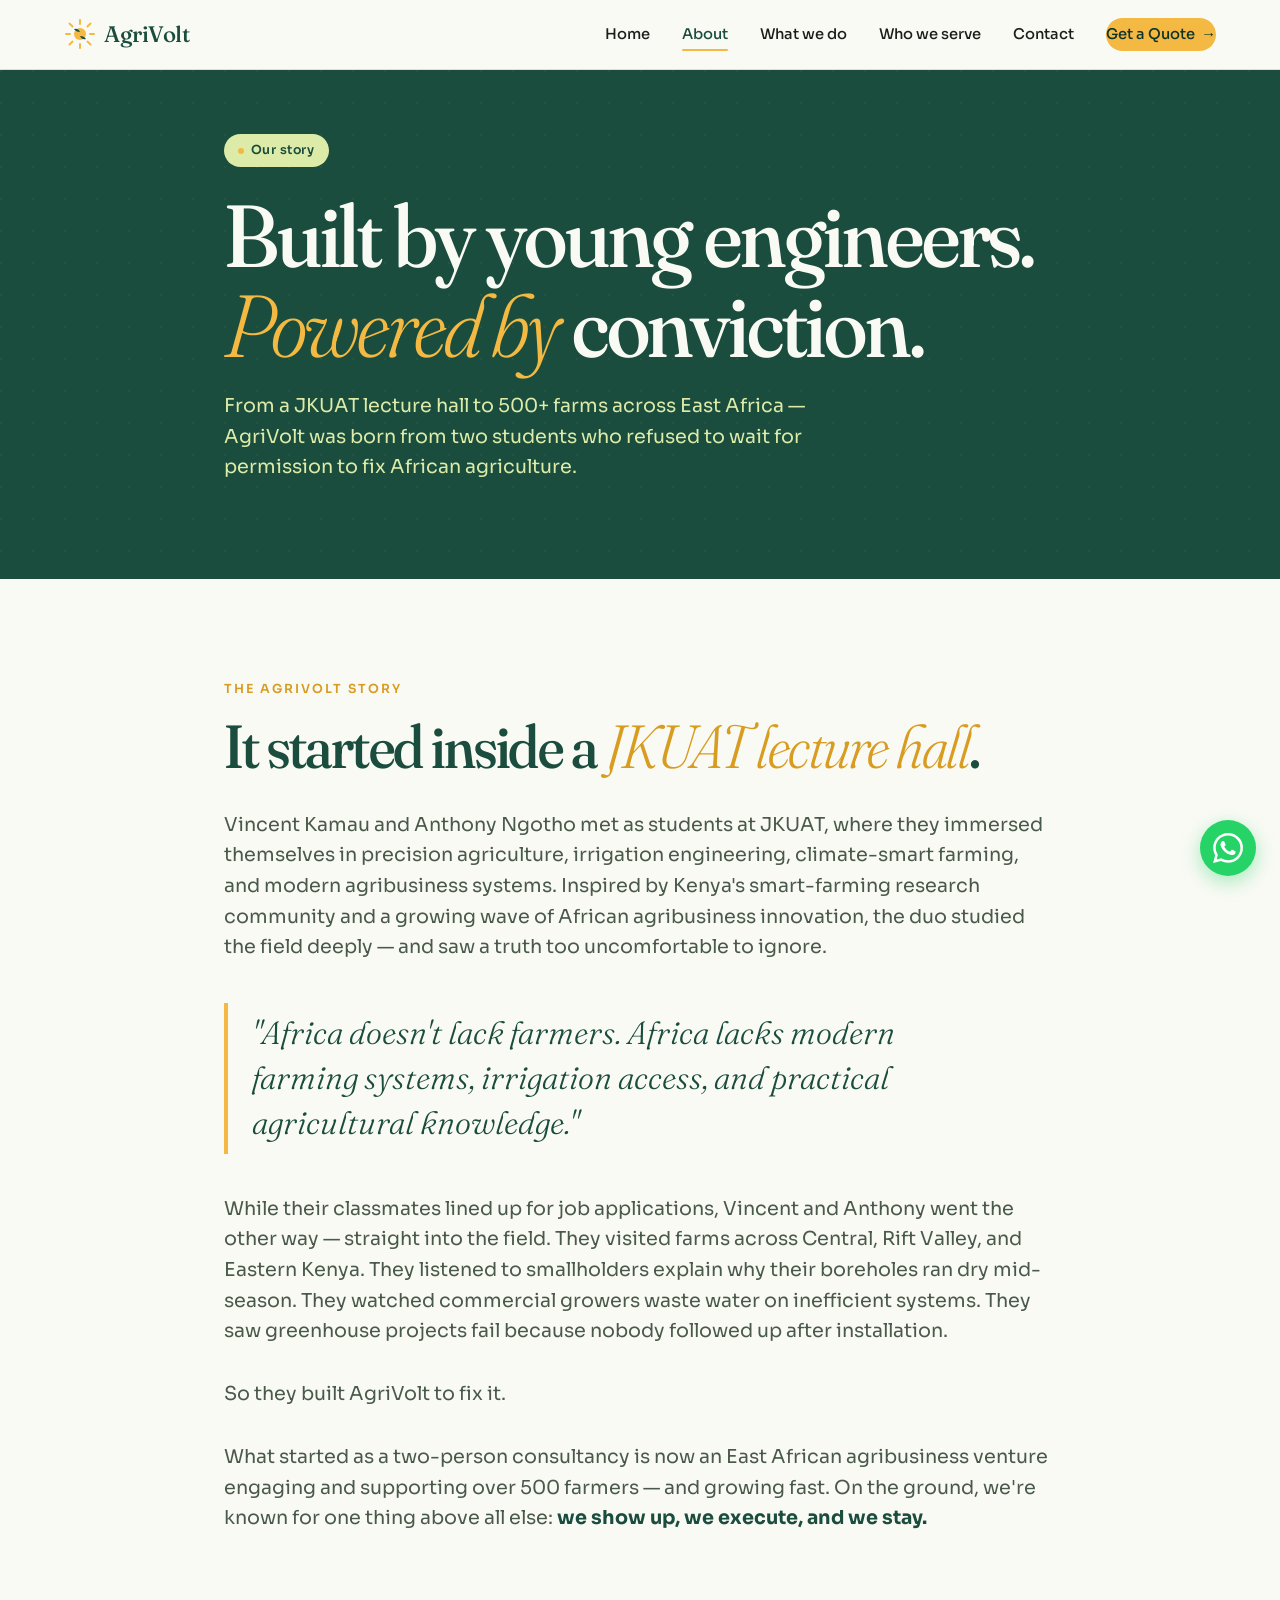
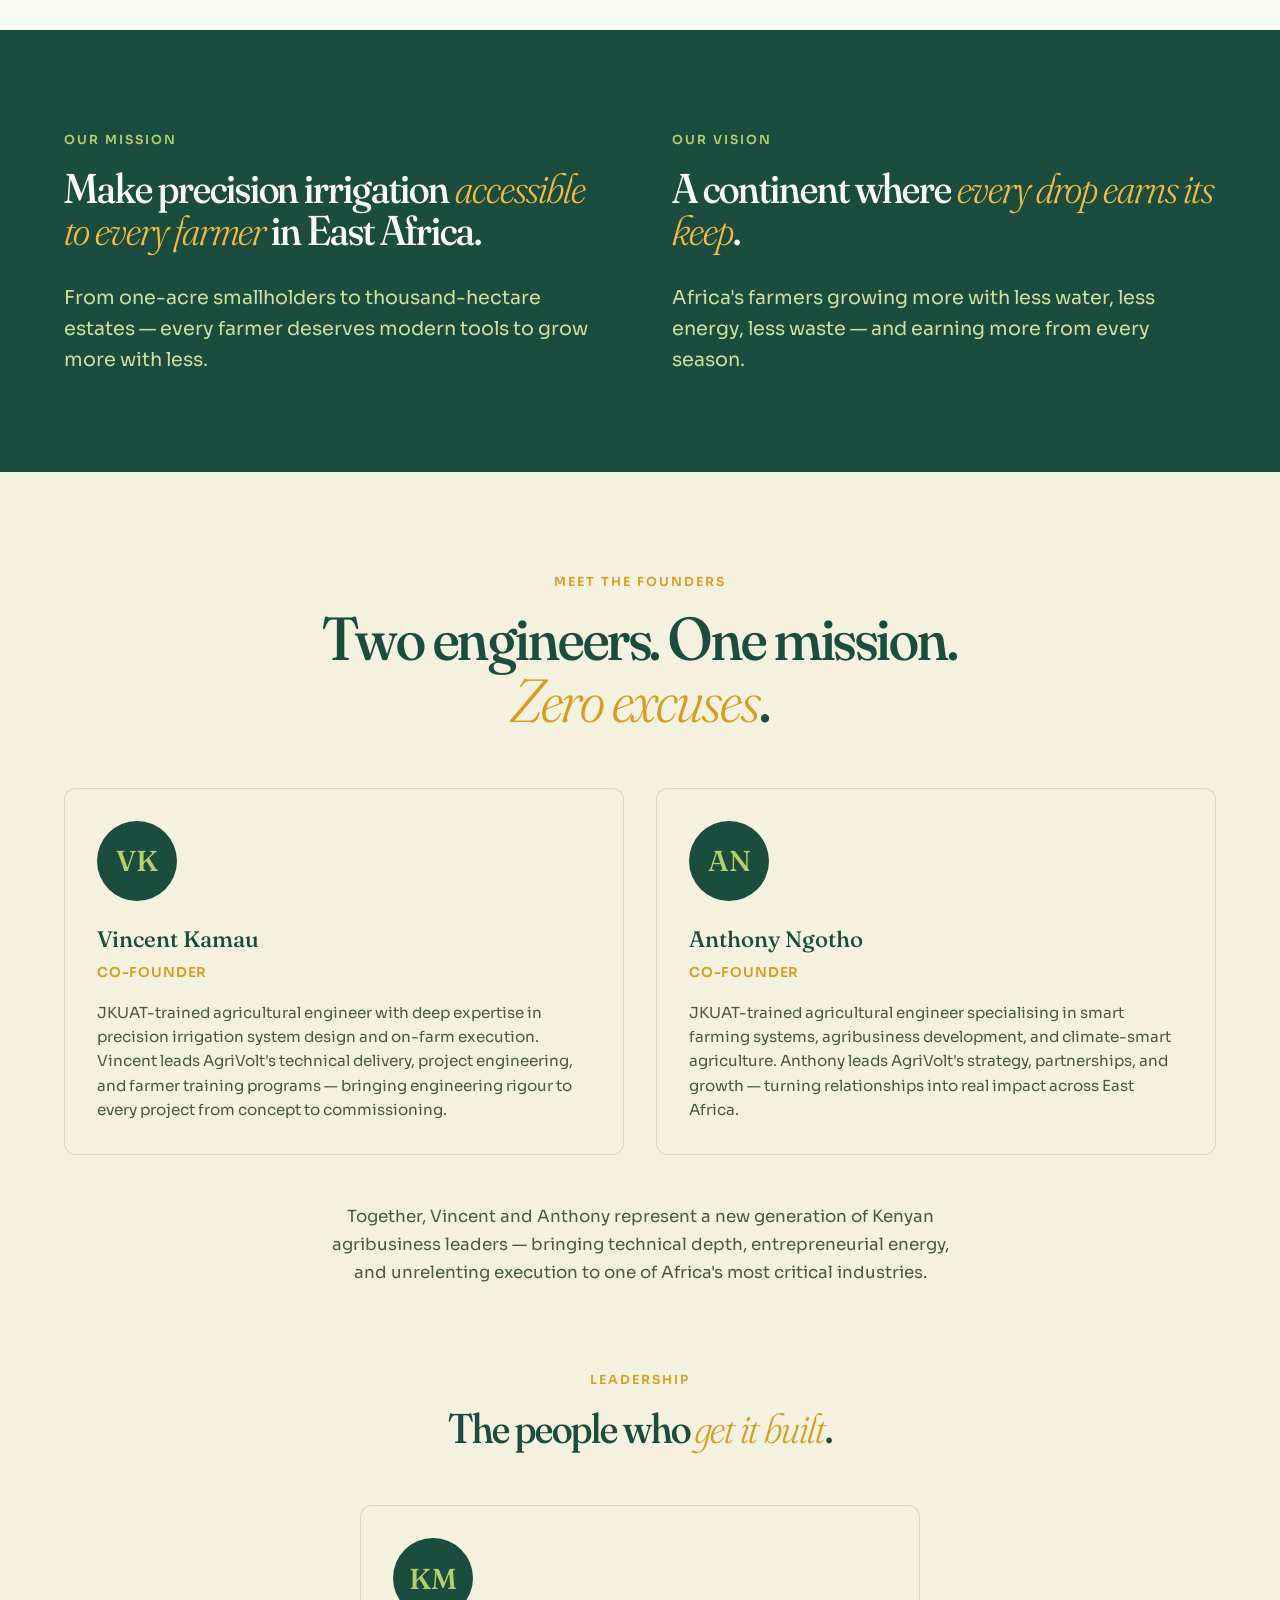
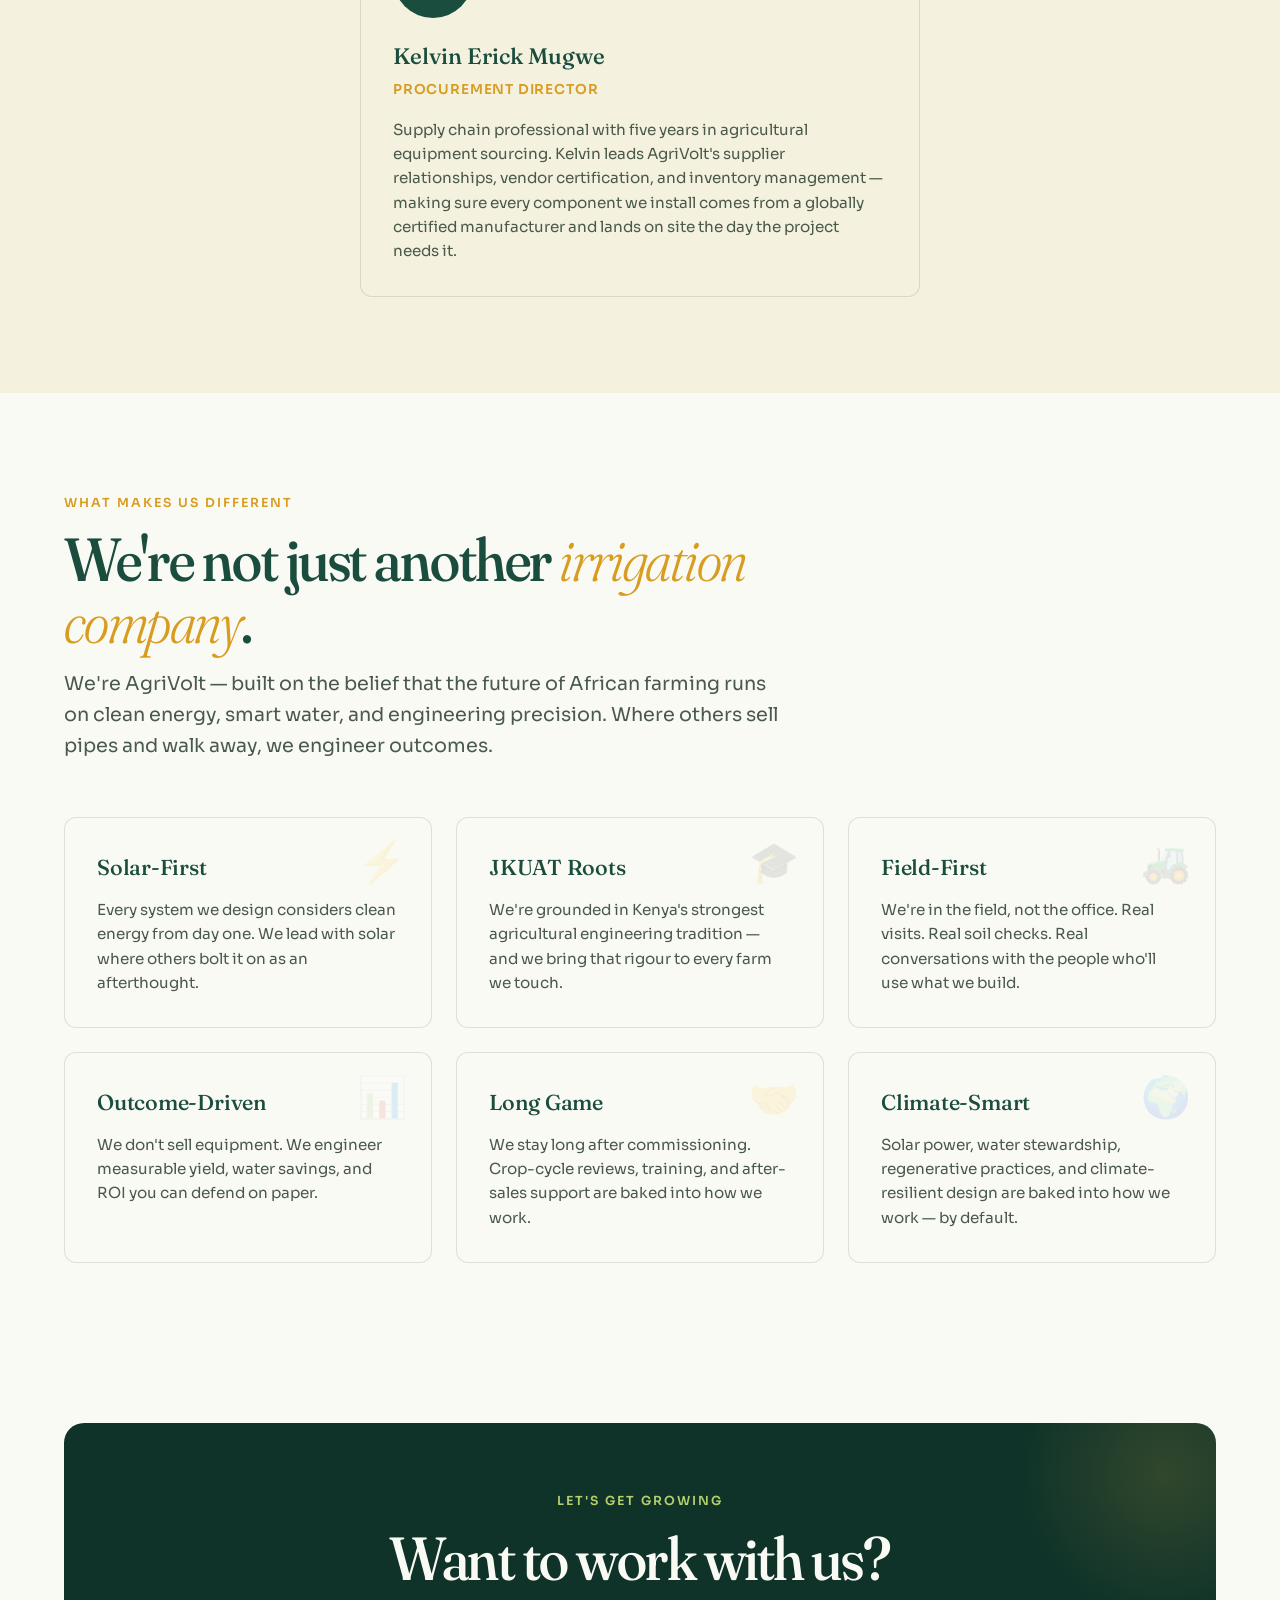
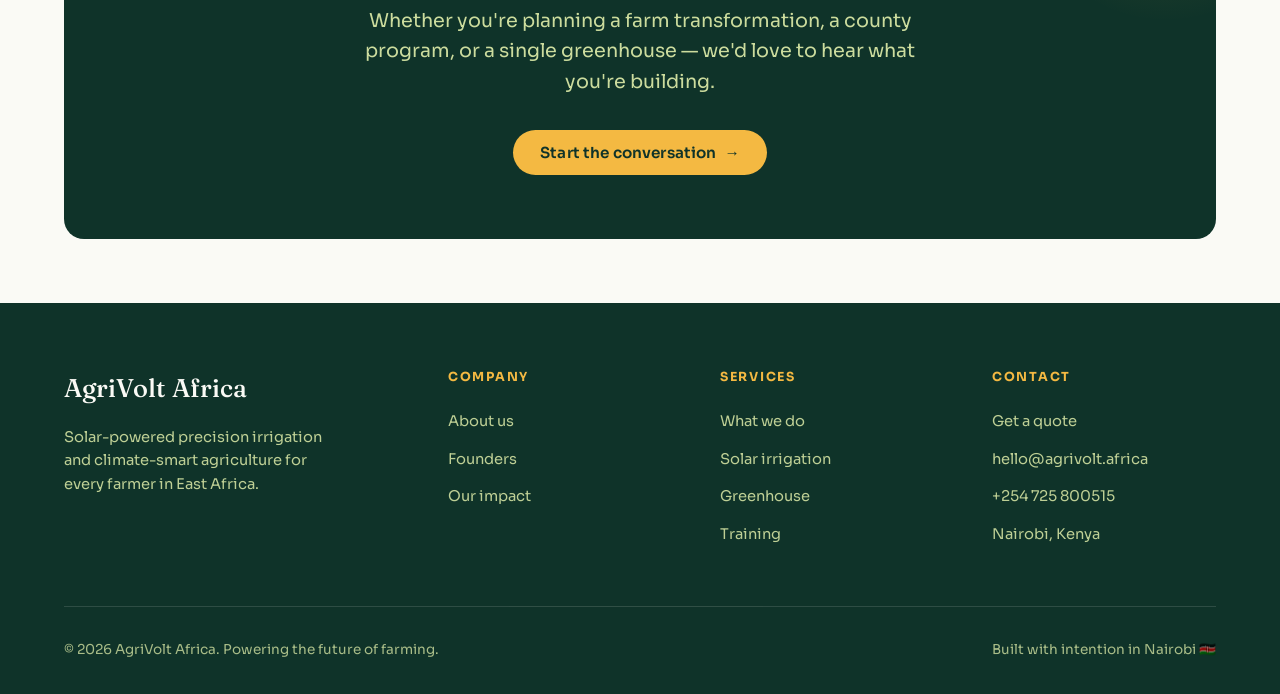
==== commit adb514b4: "Add Kelvin Erick Mugwe, Procurement Director" ====
--- a/about.html
+++ b/about.html
@@ -120,6 +120,21 @@
     <p class="text-center mt-6" style="max-width: 640px; margin-left: auto; margin-right: auto; color: var(--ink-mute); font-size: 1.05rem;">
       Together, Vincent and Anthony represent a new generation of Kenyan agribusiness leaders — bringing technical depth, entrepreneurial energy, and unrelenting execution to one of Africa's most critical industries.
     </p>
+
+    <!-- LEADERSHIP -->
+    <div class="section-head center" style="margin-top: 5rem;">
+      <span class="eyebrow">Leadership</span>
+      <h2 class="display display-md">The people who <span class="italic-serif" style="color:var(--solar-deep)">get it built</span>.</h2>
+    </div>
+
+    <div style="max-width: 560px; margin: 2.5rem auto 0;">
+      <div class="founder-card">
+        <div class="founder-avatar">KM</div>
+        <h3>Kelvin Erick Mugwe</h3>
+        <div class="role">Procurement Director</div>
+        <p>Supply chain professional with five years in agricultural equipment sourcing. Kelvin leads AgriVolt's supplier relationships, vendor certification, and inventory management — making sure every component we install comes from a globally certified manufacturer and lands on site the day the project needs it.</p>
+      </div>
+    </div>
   </div>
 </section>
 
